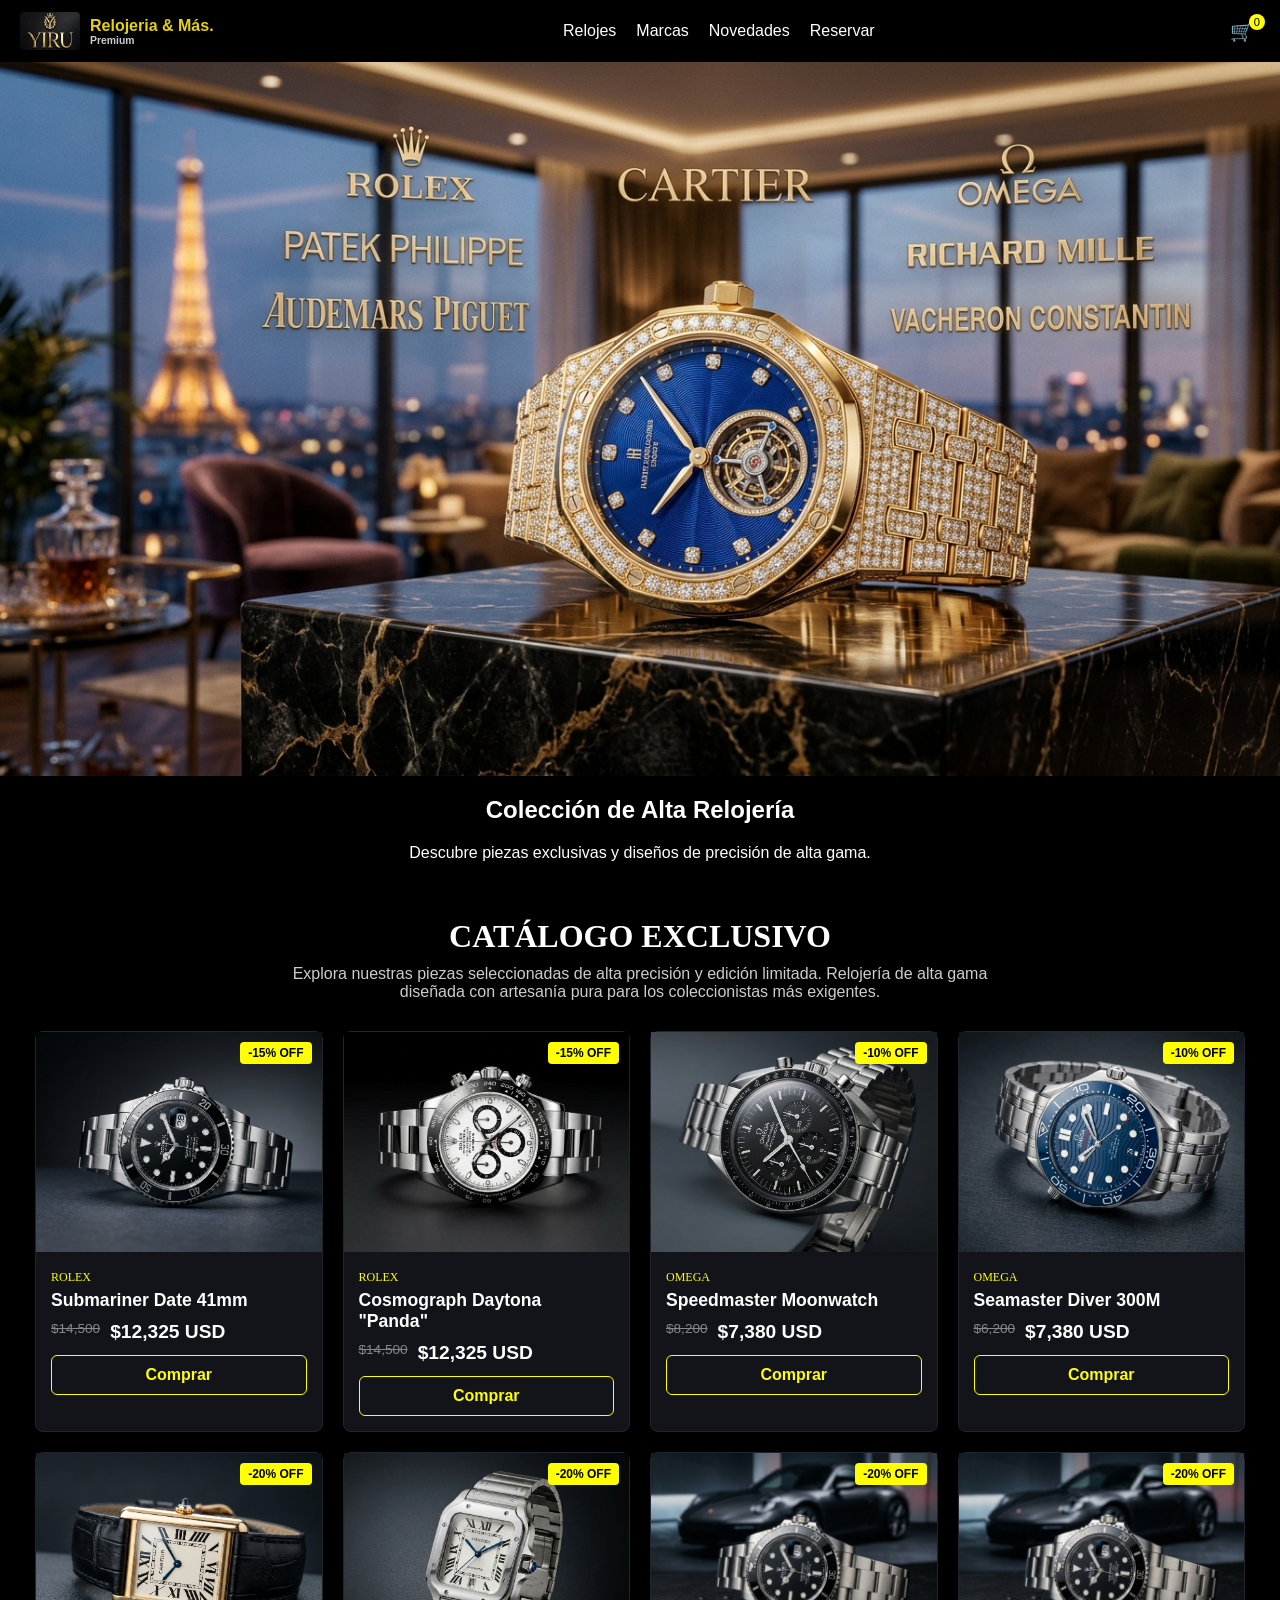
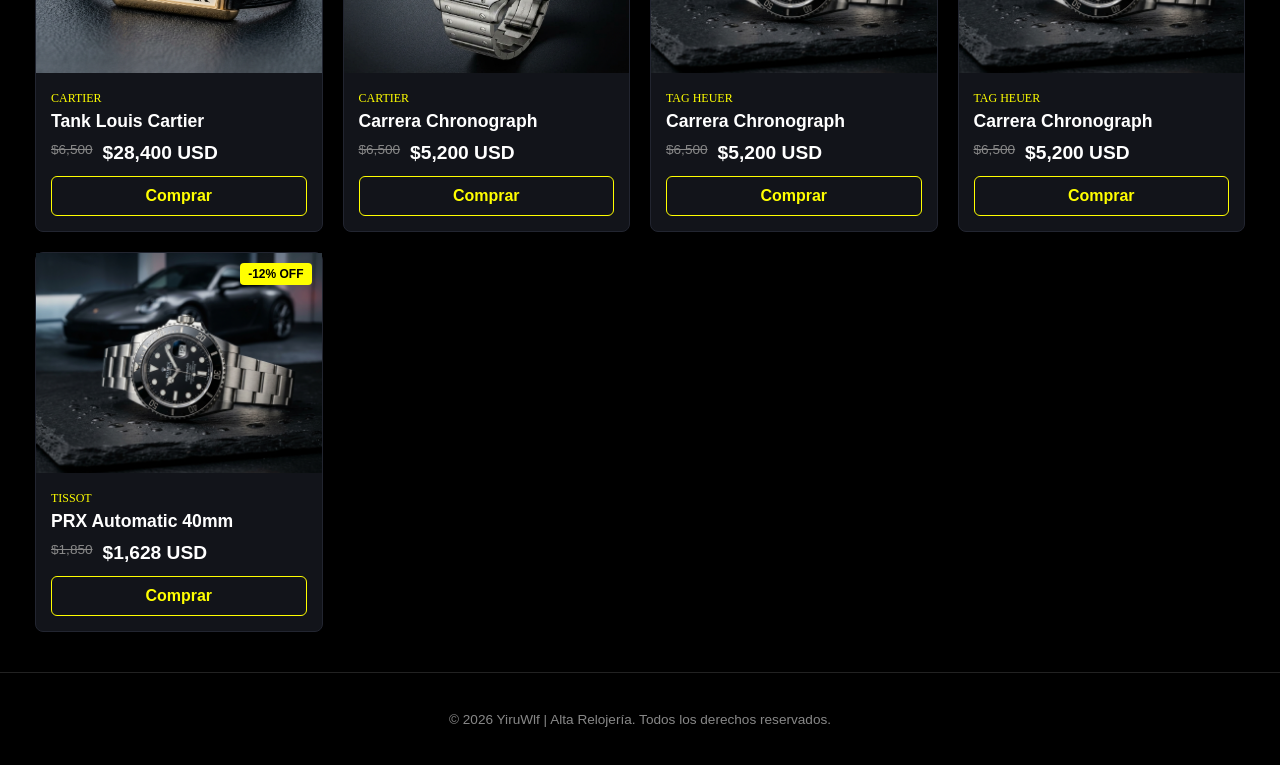
==== index.html @ 078f624d "Add files via upload" ====
<!DOCTYPE html>
<html lang="es">

<head>
    <meta charset="UTF-8">
    <meta name="viewport" content="width=device-width, initial-scale=1.0">
    <title>YiruWlf | Alta Relojería</title>

    <link rel="stylesheet" href="css/style.css">
    <link rel="icon" href="img/yiru.jpeg">
</head>

<body>

    <header class="cabe">
        <div class="cabe-cont">
            <a href="index.html" class="logo">
                <img src="img/logo.jpeg" class="logo-img">
                <div class="logo-txt">
                    Relojeria & Más.
                    <span>Premium</span>
                </div>
            </a>
            <nav>
                <ul class="menu-nav">
                    <li><a href="#relojes">Relojes</a></li>
                    <li><a href="#marcas">Marcas</a></li>
                    <li><a href="#novedades">Novedades</a></li>
                    <li><a href="#citas">Reservar</a></li>
                </ul>
            </nav>
            <div class="cabe-acci">
                <button class="btn-acci" title="Carrito de Compras">
                    &#128722;
                    <span class="carr-num">0</span>
                </button>
            </div>
        </div>
    </header>

    <section class="port-sec">
        <img src="img/portada.jpeg" class="port-img">
        <div>
            <h1>Colección de Alta Relojería</h1>
            <p>Descubre piezas exclusivas y diseños de precisión de alta gama.</p>
        </div>
    </section>

    <!-- Catálogo-->
    <section class="cata-sec">
        <h2 class="cata-titu">CATÁLOGO EXCLUSIVO</h2>
        <p class="cata-desc">
            Explora nuestras piezas seleccionadas de alta precisión y edición limitada.
            Relojería de alta gama diseñada
            con artesanía pura para los coleccionistas más exigentes.
        </p>

        <div class="prod-grid">
            <!-- rolex -->
            <article class="cart-prod">
                <div class="cart-img">
                    <span class="desc-etiq">-15% OFF</span>
                    <img src="img/rolex1.png" class="prod-img">
                </div>
                <div class="cart-info">
                    <span class="prod-marc">Rolex</span>
                    <h3 class="prod-mode">Submariner Date 41mm</h3>
                    <div class="prec-caja">
                        <span class="prec-anti">$14,500</span>
                        <span class="prec-actu">$12,325 USD</span>
                    </div>
                    <a href="rolex1.html" class="btn-comp">Comprar</a>
                </div>
            </article>

            <article class="cart-prod">
                <div class="cart-img">
                    <span class="desc-etiq">-15% OFF</span>
                    <img src="img/rolex2.png" class="prod-img">
                </div>
                <div class="cart-info">
                    <span class="prod-marc">Rolex</span>
                    <h3 class="prod-mode">Cosmograph Daytona "Panda"</h3>
                    <div class="prec-caja">
                        <span class="prec-anti">$14,500</span>
                        <span class="prec-actu">$12,325 USD</span>
                    </div>
                    <a href="rolex2.html" class="btn-comp">Comprar</a>
                </div>
            </article>

            <!-- OMEGA-->
            <article class="cart-prod">
                <div class="cart-img">
                    <span class="desc-etiq">-10% OFF</span>
                    <img src="img/omega1.png" class="prod-img">
                </div>
                <div class="cart-info">
                    <span class="prod-marc">Omega</span>
                    <h3 class="prod-mode">Speedmaster Moonwatch</h3>
                    <div class="prec-caja">
                        <span class="prec-anti">$8,200</span>
                        <span class="prec-actu">$7,380 USD</span>
                    </div>
                    <a href="" class="btn-comp">Comprar</a>
                </div>
            </article>

            <article class="cart-prod">
                <div class="cart-img">
                    <span class="desc-etiq">-10% OFF</span>
                    <img src="img/omega2.png" class="prod-img">
                </div>
                <div class="cart-info">
                    <span class="prod-marc">Omega</span>
                    <h3 class="prod-mode">Seamaster Diver 300M</h3>
                    <div class="prec-caja">
                        <span class="prec-anti">$6,200</span>
                        <span class="prec-actu">$7,380 USD</span>
                    </div>
                    <a href="" class="btn-comp">Comprar</a>
                </div>
            </article>

            <!-- CARTIER-->
            <article class="cart-prod">
                <div class="cart-img">
                    <span class="desc-etiq">-20% OFF</span>
                    <img src="img/cartier1.png" class="prod-img">
                </div>
                <div class="cart-info">
                    <span class="prod-marc">Cartier</span>
                    <h3 class="prod-mode">Tank Louis Cartier</h3>
                    <div class="prec-caja">
                        <span class="prec-anti">$6,500</span>
                        <span class="prec-actu">$28,400 USD</span>
                    </div>
                    <a href="" class="btn-comp">Comprar</a>
                </div>
            </article>

            <article class="cart-prod">
                <div class="cart-img">
                    <span class="desc-etiq">-20% OFF</span>
                    <img src="img/cartier2.png" class="prod-img">
                </div>
                <div class="cart-info">
                    <span class="prod-marc">Cartier</span>
                    <h3 class="prod-mode">Carrera Chronograph</h3>
                    <div class="prec-caja">
                        <span class="prec-anti">$6,500</span>
                        <span class="prec-actu">$5,200 USD</span>
                    </div>
                    <a href="#" class="btn-comp">Comprar</a>
                </div>
            </article>

            <!-- Tarjeta 3 -->
            <article class="cart-prod">
                <div class="cart-img">
                    <span class="desc-etiq">-20% OFF</span>
                    <img src="img/prueba.jpeg" class="prod-img">
                </div>
                <div class="cart-info">
                    <span class="prod-marc">TAG Heuer</span>
                    <h3 class="prod-mode">Carrera Chronograph</h3>
                    <div class="prec-caja">
                        <span class="prec-anti">$6,500</span>
                        <span class="prec-actu">$5,200 USD</span>
                    </div>
                    <a href="#" class="btn-comp">Comprar</a>
                </div>
            </article>

            <article class="cart-prod">
                <div class="cart-img">
                    <span class="desc-etiq">-20% OFF</span>
                    <img src="img/prueba.jpeg" class="prod-img">
                </div>
                <div class="cart-info">
                    <span class="prod-marc">TAG Heuer</span>
                    <h3 class="prod-mode">Carrera Chronograph</h3>
                    <div class="prec-caja">
                        <span class="prec-anti">$6,500</span>
                        <span class="prec-actu">$5,200 USD</span>
                    </div>
                    <a href="#" class="btn-comp">Comprar</a>
                </div>
            </article>

            <!-- Tarjeta 4 -->
            <article class="cart-prod">
                <div class="cart-img">
                    <span class="desc-etiq">-12% OFF</span>
                    <img src="img/prueba.jpeg" class="prod-img">
                </div>
                <div class="cart-info">
                    <span class="prod-marc">Tissot</span>
                    <h3 class="prod-mode">PRX Automatic 40mm</h3>
                    <div class="prec-caja">
                        <span class="prec-anti">$1,850</span>
                        <span class="prec-actu">$1,628 USD</span>
                    </div>
                    <a href="#" class="btn-comp">Comprar</a>
                </div>
            </article>
        </div>
    </section>
    <footer class="pie">
        <p>© 2026 YiruWlf | Alta Relojería. Todos los derechos reservados.</p>
    </footer>
</body>

</html>
---- css/style.css ----
body {
    margin: 0;
    font-family: sans-serif;
    background-color: black;
    color: white;
    min-height: 100vh;
    display: flex;
    flex-direction: column;
}

/* 1. Encabezado */
.cabe {
    position: sticky;
    top: 0;
    z-index: 1000;
    background-color: black;
    padding: 12px 20px;
}

.cabe-cont,
.logo,
.menu-nav,
.cabe-acci {
    display: flex;
    align-items: center;
}

.cabe-cont {
    justify-content: space-between;
    flex-wrap: wrap;
    gap: 15px;
}

.logo {
    gap: 10px;
    text-decoration: none;
    color: rgb(231, 209, 9);
    font-weight: bold;
}

.logo-img {
    width: 60px;
    height: 38px;
    border-radius: 4px;
}

.logo-txt {
    display: flex;
    flex-direction: column;
}

.logo-txt span {
    font-size: 0.65rem;
    color: #ccc;
}

.menu-nav {
    gap: 20px;
    list-style: none;
    margin: 0;
    padding: 0;
    flex-wrap: wrap;
    justify-content: center;
}

.menu-nav a {
    color: white;
    text-decoration: none;
}

.menu-nav a:hover,
.logo:hover,
.btn-acci:hover {
    color: yellow;
}

.cabe-acci {
    gap: 15px;
}

.btn-acci {
    background: none;
    border: none;
    color: white;
    font-size: 1.2rem;
    cursor: pointer;
    position: relative;
}

.carr-num {
    position: absolute;
    top: -5px;
    right: -5px;
    background: yellow;
    color: black;
    font-size: 0.7rem;
    border-radius: 50%;
    padding: 2px 5px;
}

/* 2. Portada */
.port-sec {
    text-align: center;
}

.port-img {
    width: 100%;
    display: block;
}

/* 3. Catálogo y Tarjetas */
.cata-sec {
    width: 100%;
    box-sizing: border-box;
    max-width: 1250px;
    margin: 40px auto;
    padding: 0 20px;
    text-align: center;
}

.cata-titu {
    font-family: Georgia, serif;
    font-size: 2rem;
    margin: 0 0 10px;
}

.cata-desc {
    max-width: 700px;
    margin: 0 auto 30px;
    color: #ccc;
}

.prod-grid {
    display: grid;
    grid-template-columns: repeat(auto-fit, minmax(250px, 1fr));
    gap: 20px;
    text-align: left;
}

.cart-prod {
    background-color: #12141a;
    border: 1px solid #222530;
    border-radius: 8px;
}

.cart-prod:hover {
    border-color: yellow;
    transform: scale(1.05);
}

.cart-img {
    position: relative;
    height: 220px;
}

.prod-img {
    width: 100%;
    height: 100%;
    object-fit: cover;
}

.desc-etiq {
    position: absolute;
    top: 10px;
    right: 10px;
    background: yellow;
    color: black;
    font-size: 0.75rem;
    font-weight: bold;
    padding: 4px 8px;
    border-radius: 4px;
}

.cart-info {
    padding: 15px;
}

.prod-marc {
    font-size: 0.75rem;
    color: yellow;
    text-transform: uppercase;
    font-family: Georgia, serif;
}

.prod-mode {
    font-size: 1.1rem;
    margin: 5px 0 10px;
}

.prec-caja {
    display: flex;
    gap: 10px;
    margin-bottom: 12px;
}

.prec-anti {
    color: #888;
    text-decoration: line-through;
    font-size: 0.85rem;
}

.prec-actu {
    font-size: 1.2rem;
    font-weight: bold;
}

.btn-comp {
    display: block;
    width: 100%;
    padding: 10px;
    background: transparent;
    border: 1px solid yellow;
    color: yellow;
    font-weight: bold;
    border-radius: 6px;
    cursor: pointer;
    text-align: center;
    text-decoration: none;
    box-sizing: border-box;
}

.btn-comp:hover {
    background: yellow;
    color: black;
}

/* 4. Pie de página */
.pie {
    margin-top: auto;
    text-align: center;
    padding: 25px 20px;
    border-top: 1px solid #222;
    color: #888;
    font-size: 0.85rem;
}

/* 5. Detalle de Producto */
.detalle-sec {
    width: 100%;
    box-sizing: border-box;
    max-width: 1100px;
    margin: 40px auto;
    padding: 0 20px;
}

.detalle-cont {
    display: flex;
    flex-wrap: wrap;
    gap: 40px;
    align-items: flex-start;
    justify-content: center;
}

.detalle-galeria {
    display: grid;
    grid-template-columns: repeat(2, 1fr);
    gap: 15px;
    flex: 1.2;
    min-width: 300px;
}

.detalle-img {
    width: 100%;
    border-radius: 8px;
    background-color: #12141a;
    transition: transform 0.3s;
}

.detalle-img:hover {
    transform: scale(1.05);
}

.detalle-info {
    flex: 1;
    min-width: 280px;
}

.detalle-titu {
    font-size: 2rem;
    margin: 5px 0 15px;
}

.detalle-cuotas {
    color: #888;
    font-size: 0.85rem;
    margin: 0 0 15px;
}

.detalle-lista {
    color: #ccc;
    line-height: 1.6;
    padding-left: 20px;
    margin: 0 0 20px;
}

.detalle-acciones {
    display: flex;
    gap: 15px;
}

.detalle-acciones button {
    padding: 10px 20px;
    font-weight: bold;
    cursor: pointer;
    border-radius: 6px;
    border: 1px solid yellow;
    background: transparent;
    color: yellow;
}

.detalle-acciones button:hover {
    background: yellow;
    color: black;
}
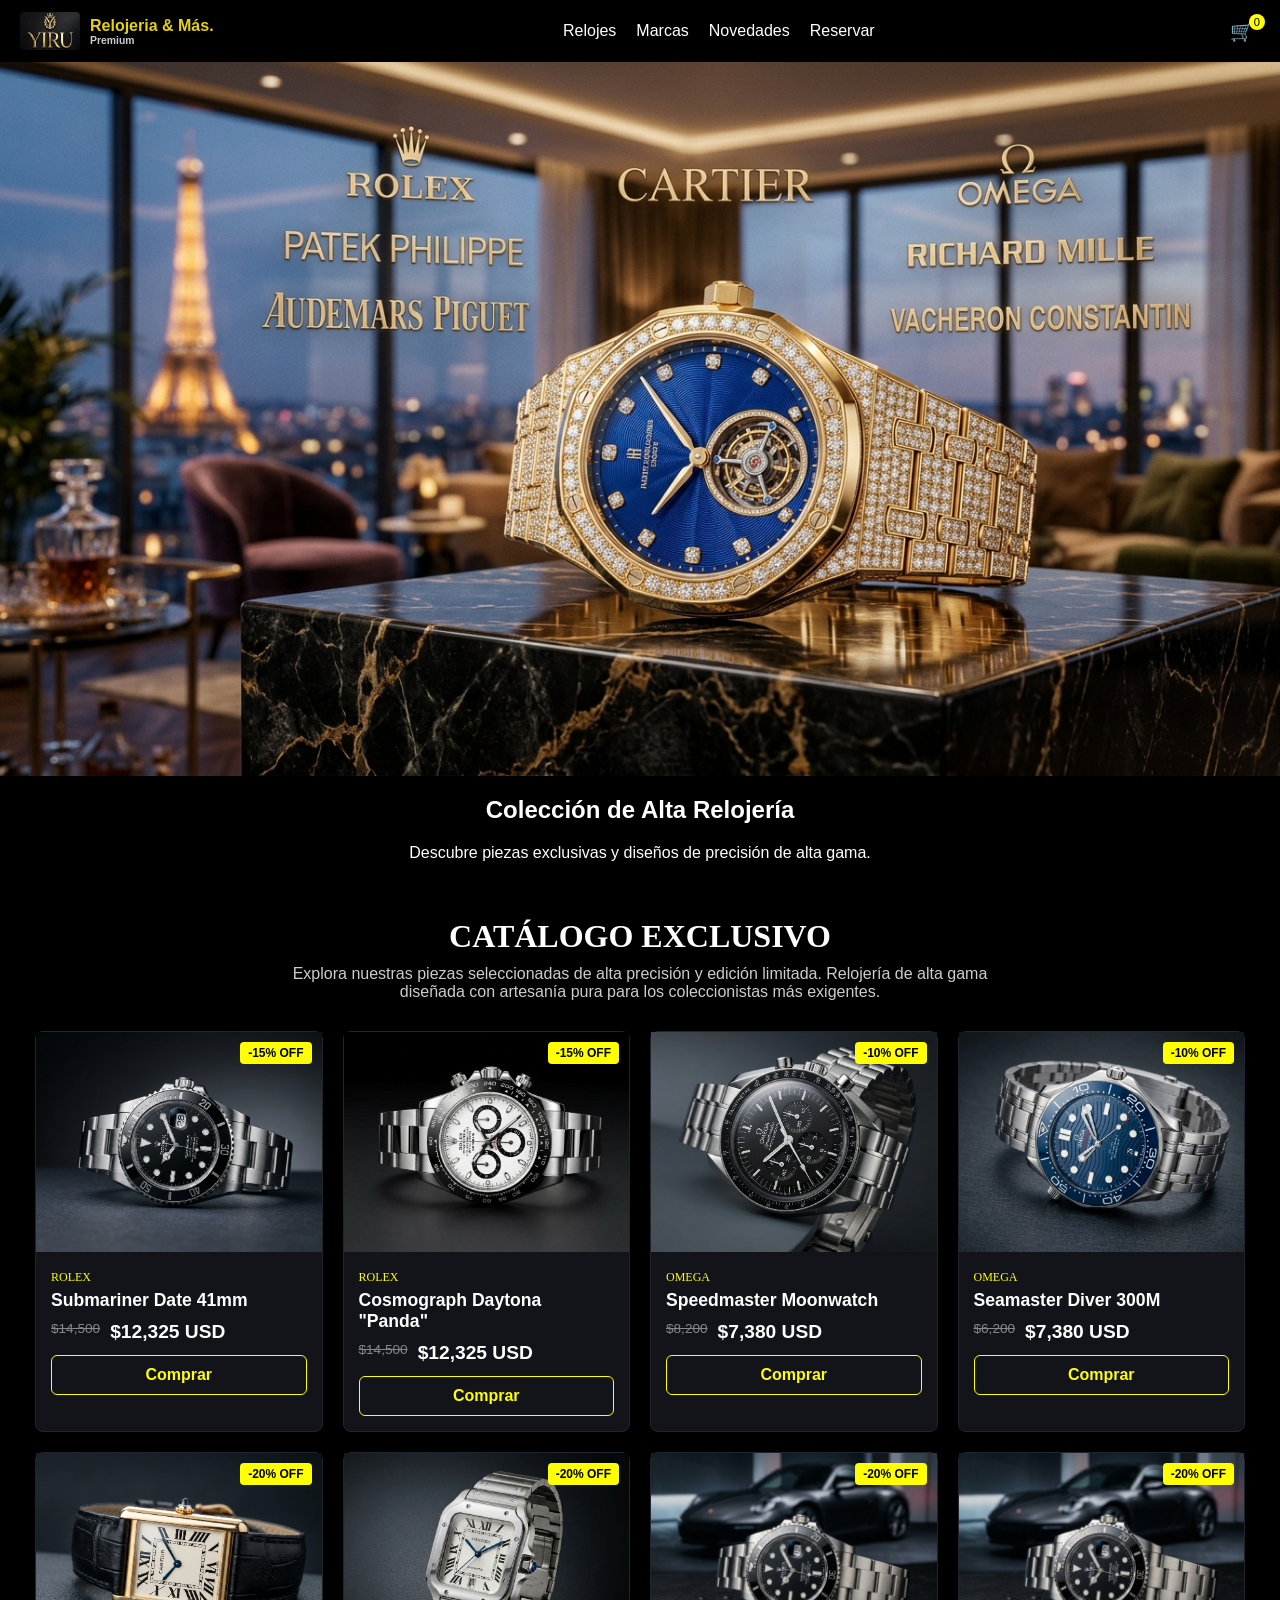
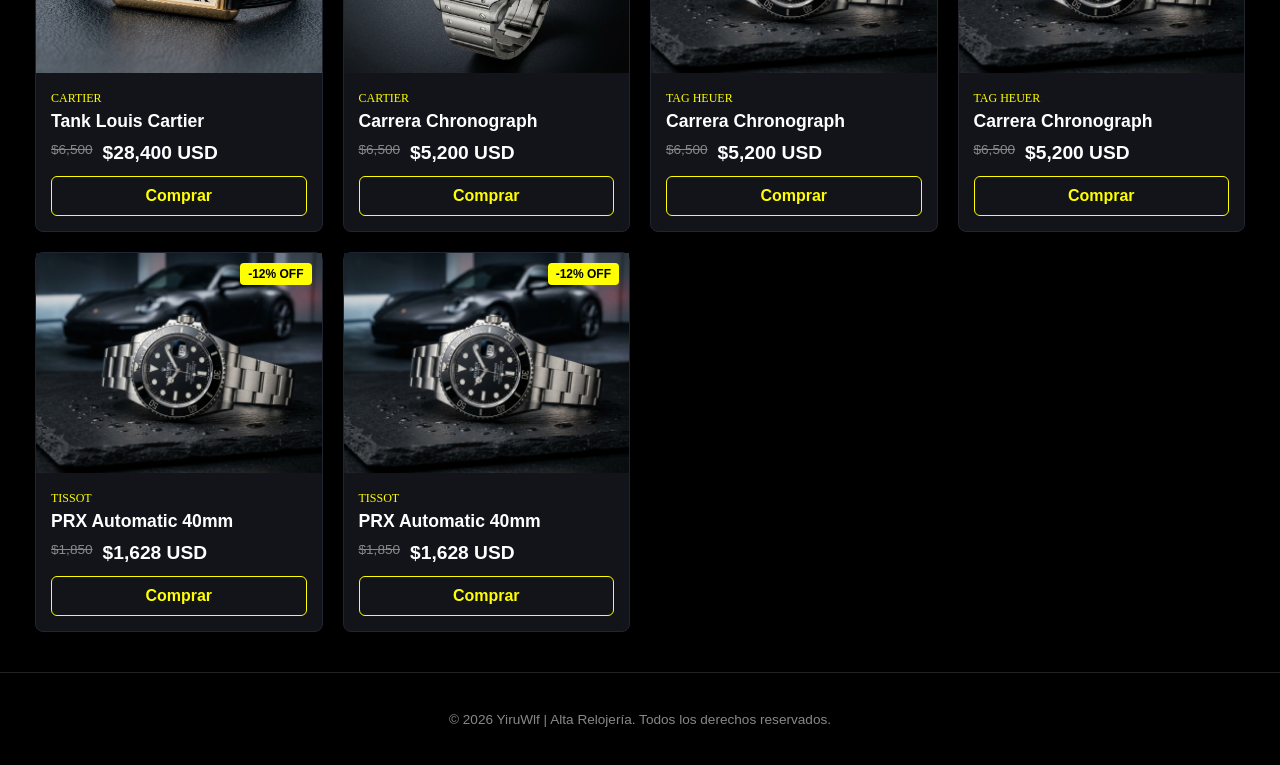
==== commit a52fb808: "Fix HTML structure and formatting issues" ====
--- a/index.html
+++ b/index.html
@@ -155,7 +155,7 @@
                 </div>
             </article>
 
-            <!-- Tarjeta 3 -->
+            <!-- TAG Heuer-->
             <article class="cart-prod">
                 <div class="cart-img">
                     <span class="desc-etiq">-20% OFF</span>
@@ -188,8 +188,23 @@
                 </div>
             </article>
 
-            <!-- Tarjeta 4 -->
-            <article class="cart-prod">
+            <!-- Tissot-->
+            <article class="cart-prod">
+                <div class="cart-img">
+                    <span class="desc-etiq">-12% OFF</span>
+                    <img src="img/prueba.jpeg" class="prod-img">
+                </div>
+                <div class="cart-info">
+                    <span class="prod-marc">Tissot</span>
+                    <h3 class="prod-mode">PRX Automatic 40mm</h3>
+                    <div class="prec-caja">
+                        <span class="prec-anti">$1,850</span>
+                        <span class="prec-actu">$1,628 USD</span>
+                    </div>
+                    <a href="#" class="btn-comp">Comprar</a>
+                </div>
+            </article>
+             <article class="cart-prod">
                 <div class="cart-img">
                     <span class="desc-etiq">-12% OFF</span>
                     <img src="img/prueba.jpeg" class="prod-img">
@@ -211,4 +226,4 @@
     </footer>
 </body>
 
-</html>+</html>
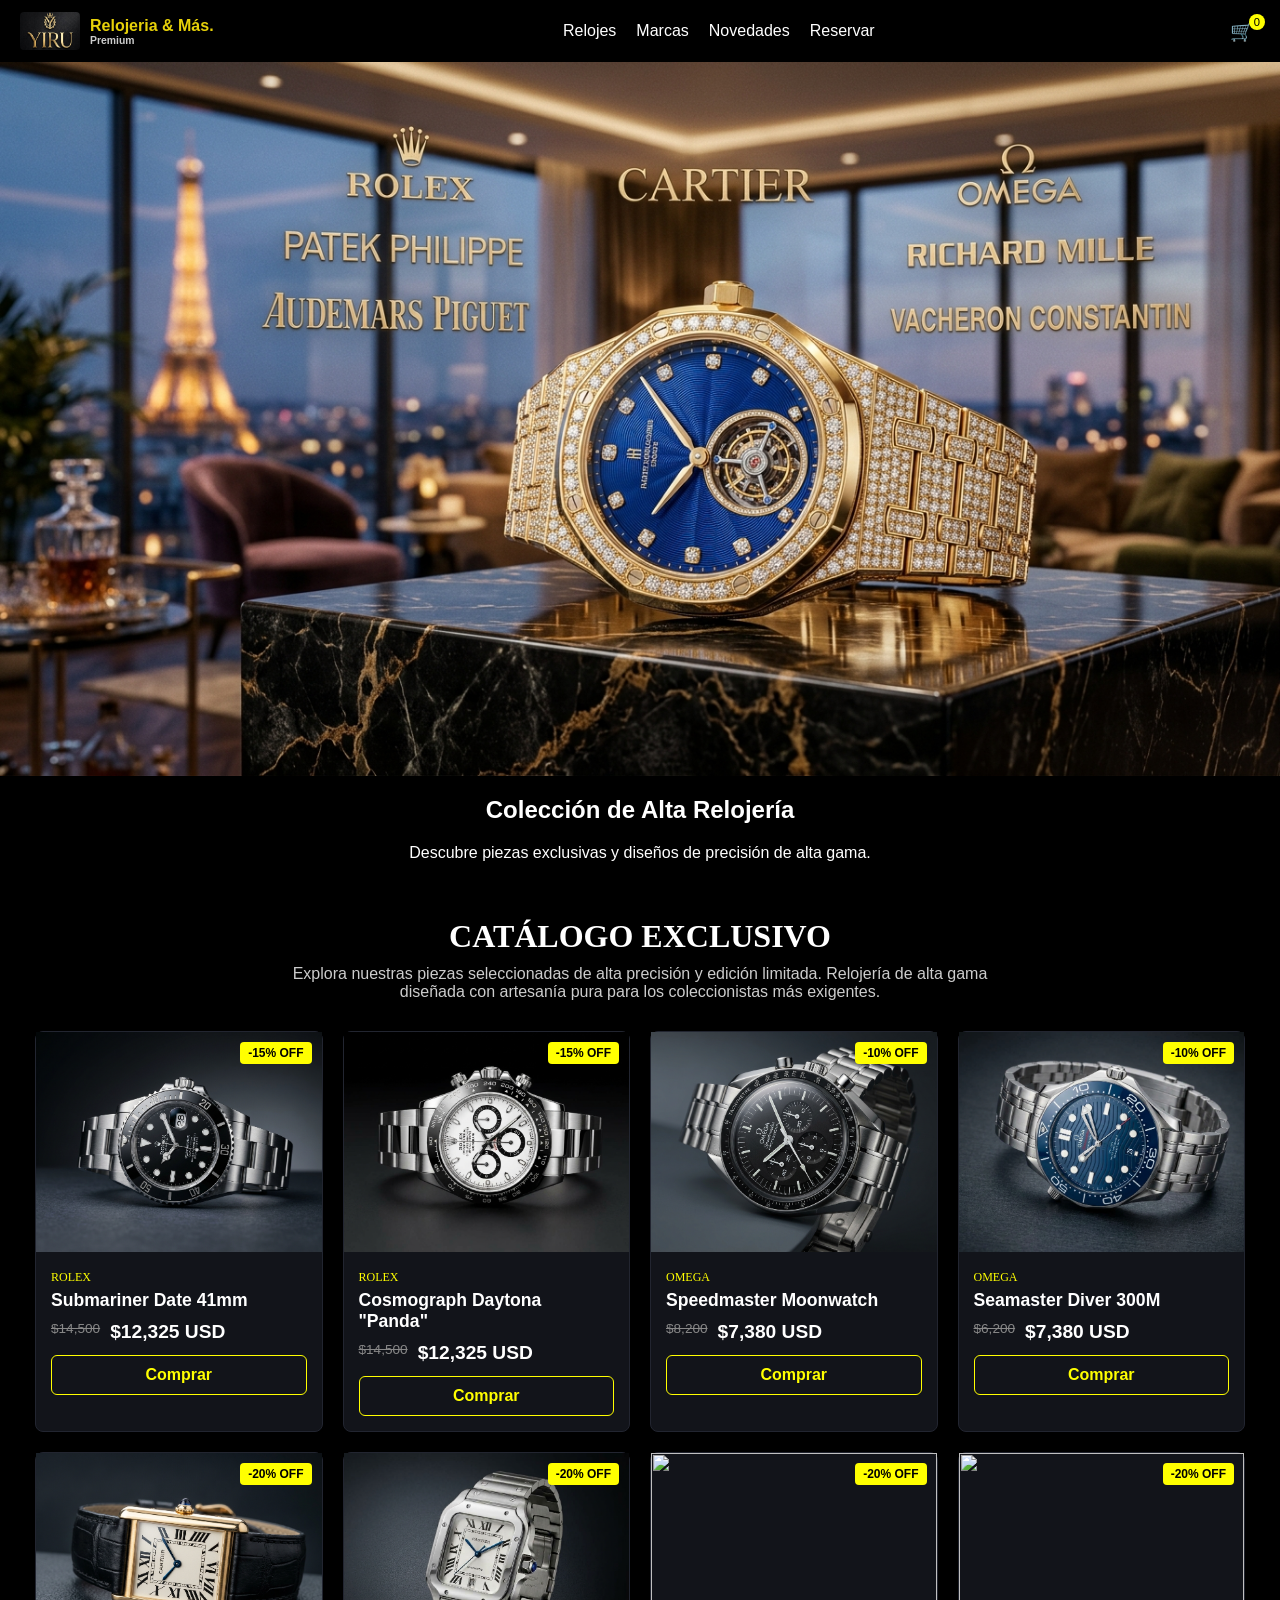
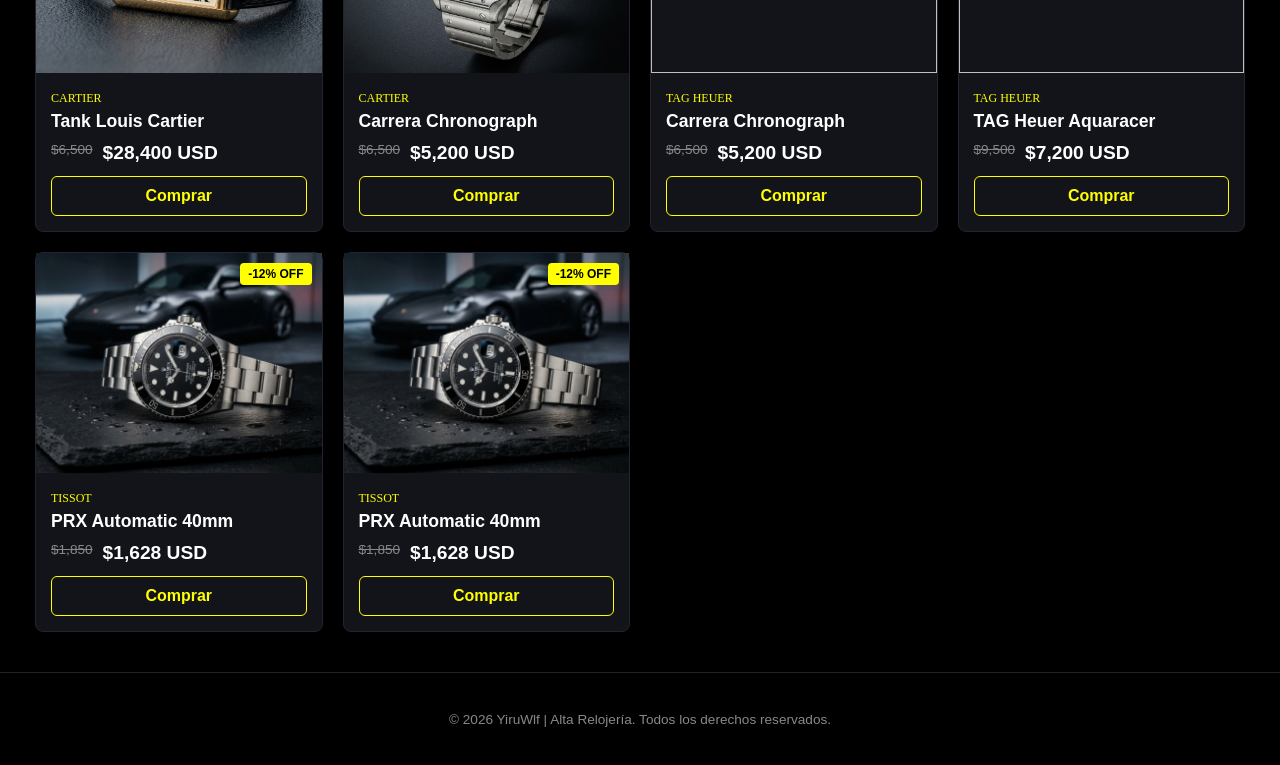
==== commit 3e5696f1: "Update index.html" ====
--- a/index.html
+++ b/index.html
@@ -159,7 +159,7 @@
             <article class="cart-prod">
                 <div class="cart-img">
                     <span class="desc-etiq">-20% OFF</span>
-                    <img src="img/prueba.jpeg" class="prod-img">
+                    <img src="img/tag1.png" class="prod-img">
                 </div>
                 <div class="cart-info">
                     <span class="prod-marc">TAG Heuer</span>
@@ -175,14 +175,14 @@
             <article class="cart-prod">
                 <div class="cart-img">
                     <span class="desc-etiq">-20% OFF</span>
-                    <img src="img/prueba.jpeg" class="prod-img">
+                    <img src="img/tag2.png" class="prod-img">
                 </div>
                 <div class="cart-info">
                     <span class="prod-marc">TAG Heuer</span>
-                    <h3 class="prod-mode">Carrera Chronograph</h3>
-                    <div class="prec-caja">
-                        <span class="prec-anti">$6,500</span>
-                        <span class="prec-actu">$5,200 USD</span>
+                    <h3 class="prod-mode">TAG Heuer Aquaracer</h3>
+                    <div class="prec-caja">
+                        <span class="prec-anti">$9,500</span>
+                        <span class="prec-actu">$7,200 USD</span>
                     </div>
                     <a href="#" class="btn-comp">Comprar</a>
                 </div>
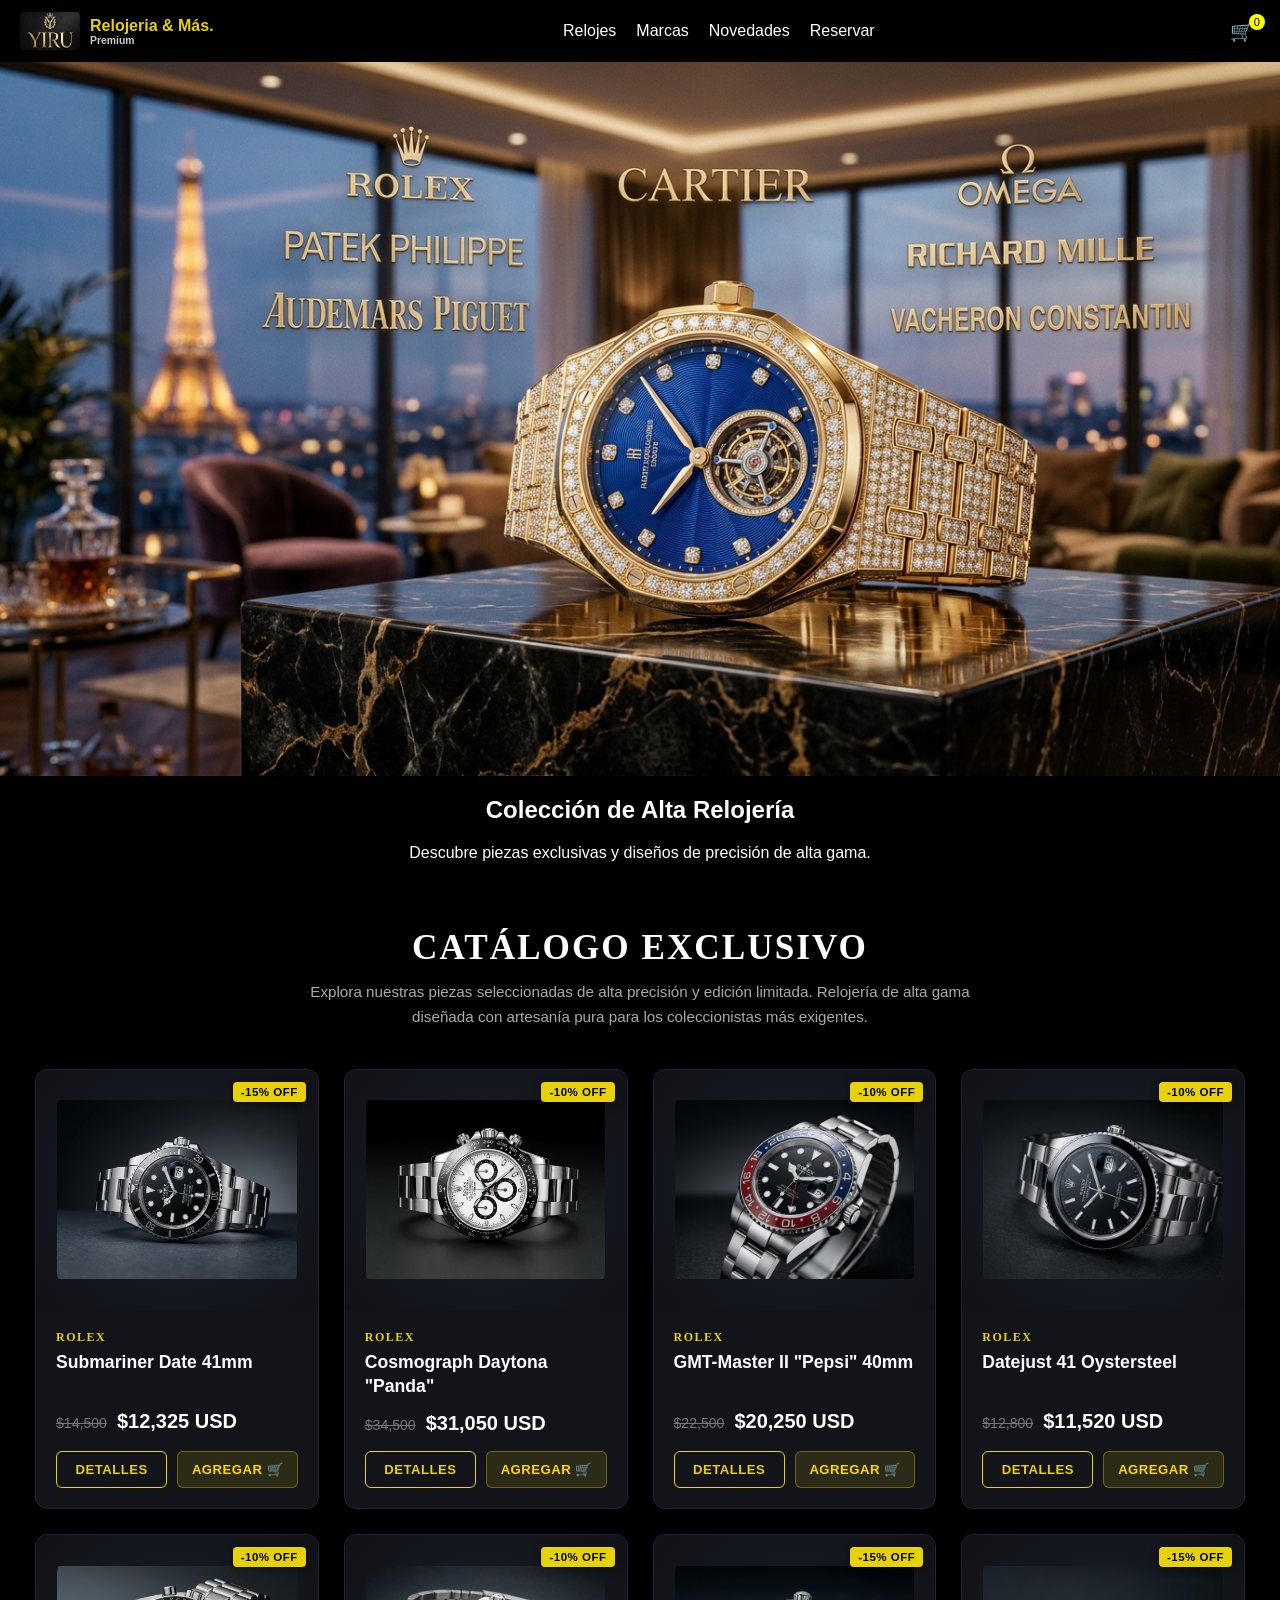
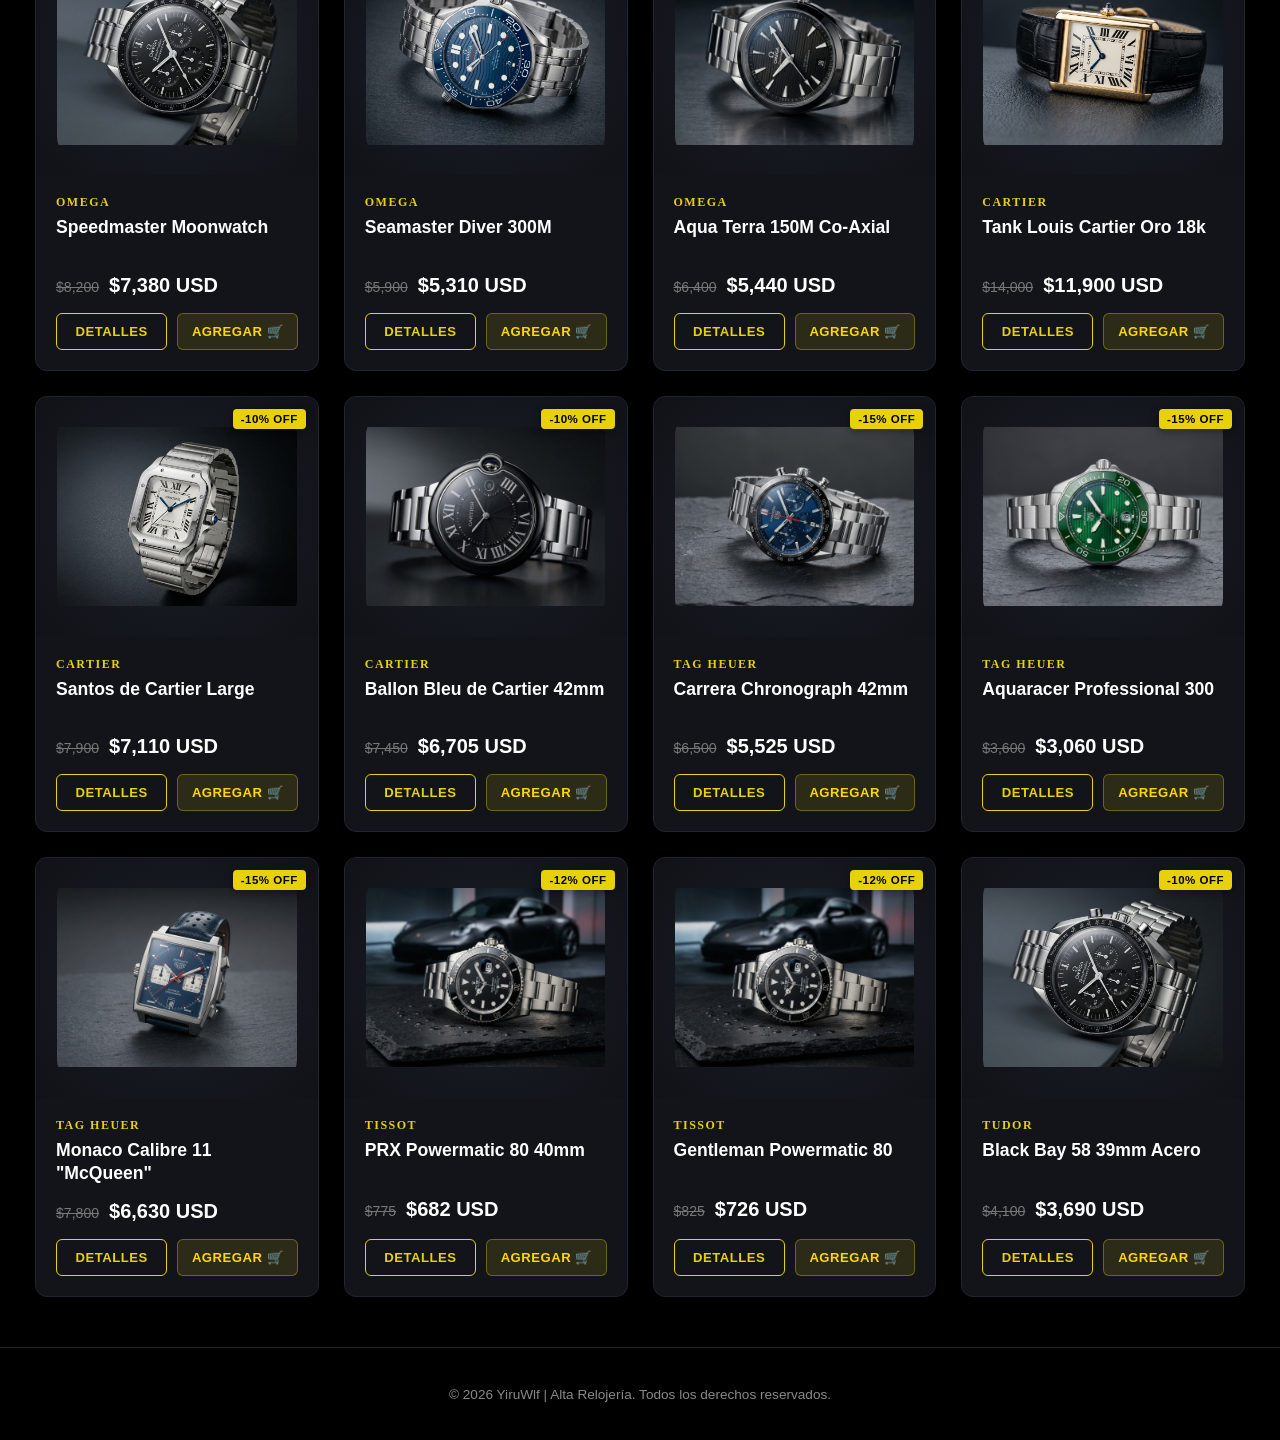
==== commit ae7b64c9: "Add files via upload" ====
--- a/index.html
+++ b/index.html
@@ -1,229 +1,395 @@
-<!DOCTYPE html>
-<html lang="es">
-
-<head>
-    <meta charset="UTF-8">
-    <meta name="viewport" content="width=device-width, initial-scale=1.0">
-    <title>YiruWlf | Alta Relojería</title>
-
-    <link rel="stylesheet" href="css/style.css">
-    <link rel="icon" href="img/yiru.jpeg">
-</head>
-
-<body>
-
-    <header class="cabe">
-        <div class="cabe-cont">
-            <a href="index.html" class="logo">
-                <img src="img/logo.jpeg" class="logo-img">
-                <div class="logo-txt">
-                    Relojeria & Más.
-                    <span>Premium</span>
-                </div>
-            </a>
-            <nav>
-                <ul class="menu-nav">
-                    <li><a href="#relojes">Relojes</a></li>
-                    <li><a href="#marcas">Marcas</a></li>
-                    <li><a href="#novedades">Novedades</a></li>
-                    <li><a href="#citas">Reservar</a></li>
-                </ul>
-            </nav>
-            <div class="cabe-acci">
-                <button class="btn-acci" title="Carrito de Compras">
-                    &#128722;
-                    <span class="carr-num">0</span>
-                </button>
-            </div>
-        </div>
-    </header>
-
-    <section class="port-sec">
-        <img src="img/portada.jpeg" class="port-img">
-        <div>
-            <h1>Colección de Alta Relojería</h1>
-            <p>Descubre piezas exclusivas y diseños de precisión de alta gama.</p>
-        </div>
-    </section>
-
-    <!-- Catálogo-->
-    <section class="cata-sec">
-        <h2 class="cata-titu">CATÁLOGO EXCLUSIVO</h2>
-        <p class="cata-desc">
-            Explora nuestras piezas seleccionadas de alta precisión y edición limitada.
-            Relojería de alta gama diseñada
-            con artesanía pura para los coleccionistas más exigentes.
-        </p>
-
-        <div class="prod-grid">
-            <!-- rolex -->
-            <article class="cart-prod">
-                <div class="cart-img">
-                    <span class="desc-etiq">-15% OFF</span>
-                    <img src="img/rolex1.png" class="prod-img">
-                </div>
-                <div class="cart-info">
-                    <span class="prod-marc">Rolex</span>
-                    <h3 class="prod-mode">Submariner Date 41mm</h3>
-                    <div class="prec-caja">
-                        <span class="prec-anti">$14,500</span>
-                        <span class="prec-actu">$12,325 USD</span>
-                    </div>
-                    <a href="rolex1.html" class="btn-comp">Comprar</a>
-                </div>
-            </article>
-
-            <article class="cart-prod">
-                <div class="cart-img">
-                    <span class="desc-etiq">-15% OFF</span>
-                    <img src="img/rolex2.png" class="prod-img">
-                </div>
-                <div class="cart-info">
-                    <span class="prod-marc">Rolex</span>
-                    <h3 class="prod-mode">Cosmograph Daytona "Panda"</h3>
-                    <div class="prec-caja">
-                        <span class="prec-anti">$14,500</span>
-                        <span class="prec-actu">$12,325 USD</span>
-                    </div>
-                    <a href="rolex2.html" class="btn-comp">Comprar</a>
-                </div>
-            </article>
-
-            <!-- OMEGA-->
-            <article class="cart-prod">
-                <div class="cart-img">
-                    <span class="desc-etiq">-10% OFF</span>
-                    <img src="img/omega1.png" class="prod-img">
-                </div>
-                <div class="cart-info">
-                    <span class="prod-marc">Omega</span>
-                    <h3 class="prod-mode">Speedmaster Moonwatch</h3>
-                    <div class="prec-caja">
-                        <span class="prec-anti">$8,200</span>
-                        <span class="prec-actu">$7,380 USD</span>
-                    </div>
-                    <a href="" class="btn-comp">Comprar</a>
-                </div>
-            </article>
-
-            <article class="cart-prod">
-                <div class="cart-img">
-                    <span class="desc-etiq">-10% OFF</span>
-                    <img src="img/omega2.png" class="prod-img">
-                </div>
-                <div class="cart-info">
-                    <span class="prod-marc">Omega</span>
-                    <h3 class="prod-mode">Seamaster Diver 300M</h3>
-                    <div class="prec-caja">
-                        <span class="prec-anti">$6,200</span>
-                        <span class="prec-actu">$7,380 USD</span>
-                    </div>
-                    <a href="" class="btn-comp">Comprar</a>
-                </div>
-            </article>
-
-            <!-- CARTIER-->
-            <article class="cart-prod">
-                <div class="cart-img">
-                    <span class="desc-etiq">-20% OFF</span>
-                    <img src="img/cartier1.png" class="prod-img">
-                </div>
-                <div class="cart-info">
-                    <span class="prod-marc">Cartier</span>
-                    <h3 class="prod-mode">Tank Louis Cartier</h3>
-                    <div class="prec-caja">
-                        <span class="prec-anti">$6,500</span>
-                        <span class="prec-actu">$28,400 USD</span>
-                    </div>
-                    <a href="" class="btn-comp">Comprar</a>
-                </div>
-            </article>
-
-            <article class="cart-prod">
-                <div class="cart-img">
-                    <span class="desc-etiq">-20% OFF</span>
-                    <img src="img/cartier2.png" class="prod-img">
-                </div>
-                <div class="cart-info">
-                    <span class="prod-marc">Cartier</span>
-                    <h3 class="prod-mode">Carrera Chronograph</h3>
-                    <div class="prec-caja">
-                        <span class="prec-anti">$6,500</span>
-                        <span class="prec-actu">$5,200 USD</span>
-                    </div>
-                    <a href="#" class="btn-comp">Comprar</a>
-                </div>
-            </article>
-
-            <!-- TAG Heuer-->
-            <article class="cart-prod">
-                <div class="cart-img">
-                    <span class="desc-etiq">-20% OFF</span>
-                    <img src="img/tag1.png" class="prod-img">
-                </div>
-                <div class="cart-info">
-                    <span class="prod-marc">TAG Heuer</span>
-                    <h3 class="prod-mode">Carrera Chronograph</h3>
-                    <div class="prec-caja">
-                        <span class="prec-anti">$6,500</span>
-                        <span class="prec-actu">$5,200 USD</span>
-                    </div>
-                    <a href="#" class="btn-comp">Comprar</a>
-                </div>
-            </article>
-
-            <article class="cart-prod">
-                <div class="cart-img">
-                    <span class="desc-etiq">-20% OFF</span>
-                    <img src="img/tag2.png" class="prod-img">
-                </div>
-                <div class="cart-info">
-                    <span class="prod-marc">TAG Heuer</span>
-                    <h3 class="prod-mode">TAG Heuer Aquaracer</h3>
-                    <div class="prec-caja">
-                        <span class="prec-anti">$9,500</span>
-                        <span class="prec-actu">$7,200 USD</span>
-                    </div>
-                    <a href="#" class="btn-comp">Comprar</a>
-                </div>
-            </article>
-
-            <!-- Tissot-->
-            <article class="cart-prod">
-                <div class="cart-img">
-                    <span class="desc-etiq">-12% OFF</span>
-                    <img src="img/prueba.jpeg" class="prod-img">
-                </div>
-                <div class="cart-info">
-                    <span class="prod-marc">Tissot</span>
-                    <h3 class="prod-mode">PRX Automatic 40mm</h3>
-                    <div class="prec-caja">
-                        <span class="prec-anti">$1,850</span>
-                        <span class="prec-actu">$1,628 USD</span>
-                    </div>
-                    <a href="#" class="btn-comp">Comprar</a>
-                </div>
-            </article>
-             <article class="cart-prod">
-                <div class="cart-img">
-                    <span class="desc-etiq">-12% OFF</span>
-                    <img src="img/prueba.jpeg" class="prod-img">
-                </div>
-                <div class="cart-info">
-                    <span class="prod-marc">Tissot</span>
-                    <h3 class="prod-mode">PRX Automatic 40mm</h3>
-                    <div class="prec-caja">
-                        <span class="prec-anti">$1,850</span>
-                        <span class="prec-actu">$1,628 USD</span>
-                    </div>
-                    <a href="#" class="btn-comp">Comprar</a>
-                </div>
-            </article>
-        </div>
-    </section>
-    <footer class="pie">
-        <p>© 2026 YiruWlf | Alta Relojería. Todos los derechos reservados.</p>
-    </footer>
-</body>
-
-</html>
+<!DOCTYPE html>
+<html lang="es">
+
+<head>
+    <meta charset="UTF-8">
+    <meta name="viewport" content="width=device-width, initial-scale=1.0">
+    <title>YiruWlf | Alta Relojería</title>
+
+    <link rel="stylesheet" href="css/style.css">
+    <link rel="icon" href="img/yiru.jpeg">
+</head>
+
+<body>
+
+    <header class="cabe">
+        <div class="cabe-cont">
+            <a href="index.html" class="logo">
+                <img src="img/logo.jpeg" class="logo-img">
+                <div class="logo-txt">
+                    Relojeria & Más.
+                    <span>Premium</span>
+                </div>
+            </a>
+            <nav>
+                <ul class="menu-nav">
+                    <li><a href="#relojes">Relojes</a></li>
+                    <li><a href="#marcas">Marcas</a></li>
+                    <li><a href="#novedades">Novedades</a></li>
+                    <li><a href="#citas">Reservar</a></li>
+                </ul>
+            </nav>
+            <div class="cabe-acci">
+                <button class="btn-acci" id="btn-carrito" title="Carrito de Compras">
+                    &#128722;
+                    <span class="carr-num" id="carr-num">0</span>
+                </button>
+            </div>
+        </div>
+    </header>
+
+    <section class="port-sec">
+        <img src="img/portada.jpeg" class="port-img">
+        <div>
+            <h1>Colección de Alta Relojería</h1>
+            <p>Descubre piezas exclusivas y diseños de precisión de alta gama.</p>
+        </div>
+    </section>
+
+    <!-- Catálogo-->
+    <section class="cata-sec">
+        <h2 class="cata-titu">CATÁLOGO EXCLUSIVO</h2>
+        <p class="cata-desc">
+            Explora nuestras piezas seleccionadas de alta precisión y edición limitada.
+            Relojería de alta gama diseñada
+            con artesanía pura para los coleccionistas más exigentes.
+        </p>
+
+        <div class="prod-grid">
+            <!-- ROLEX -->
+            <article class="cart-prod">
+                <div class="cart-img">
+                    <span class="desc-etiq">-15% OFF</span>
+                    <img src="img/rolex1.png" class="prod-img">
+                </div>
+                <div class="cart-info">
+                    <span class="prod-marc">Rolex</span>
+                    <h3 class="prod-mode">Submariner Date 41mm</h3>
+                    <div class="prec-caja">
+                        <span class="prec-anti">$14,500</span>
+                        <span class="prec-actu">$12,325 USD</span>
+                    </div>
+                    <div class="cart-btns">
+                        <a href="rolex1.html" class="btn-detalles">Detalles</a>
+                        <button class="btn-card-add" onclick="agregarAlCarrito(1)">Agregar 🛒</button>
+                    </div>
+                </div>
+            </article>
+
+            <article class="cart-prod">
+                <div class="cart-img">
+                    <span class="desc-etiq">-10% OFF</span>
+                    <img src="img/rolex2.png" class="prod-img">
+                </div>
+                <div class="cart-info">
+                    <span class="prod-marc">Rolex</span>
+                    <h3 class="prod-mode">Cosmograph Daytona "Panda"</h3>
+                    <div class="prec-caja">
+                        <span class="prec-anti">$34,500</span>
+                        <span class="prec-actu">$31,050 USD</span>
+                    </div>
+                    <div class="cart-btns">
+                        <a href="rolex2.html" class="btn-detalles">Detalles</a>
+                        <button class="btn-card-add" onclick="agregarAlCarrito(2)">Agregar 🛒</button>
+                    </div>
+                </div>
+            </article>
+
+            <article class="cart-prod">
+                <div class="cart-img">
+                    <span class="desc-etiq">-10% OFF</span>
+                    <img src="img/rolex3.png" class="prod-img">
+                </div>
+                <div class="cart-info">
+                    <span class="prod-marc">Rolex</span>
+                    <h3 class="prod-mode">GMT-Master II "Pepsi" 40mm</h3>
+                    <div class="prec-caja">
+                        <span class="prec-anti">$22,500</span>
+                        <span class="prec-actu">$20,250 USD</span>
+                    </div>
+                    <div class="cart-btns">
+                        <a href="rolex3.html" class="btn-detalles">Detalles</a>
+                        <button class="btn-card-add" onclick="agregarAlCarrito(3)">Agregar 🛒</button>
+                    </div>
+                </div>
+            </article>
+
+            <article class="cart-prod">
+                <div class="cart-img">
+                    <span class="desc-etiq">-10% OFF</span>
+                    <img src="img/rolex4.png" class="prod-img">
+                </div>
+                <div class="cart-info">
+                    <span class="prod-marc">Rolex</span>
+                    <h3 class="prod-mode">Datejust 41 Oystersteel</h3>
+                    <div class="prec-caja">
+                        <span class="prec-anti">$12,800</span>
+                        <span class="prec-actu">$11,520 USD</span>
+                    </div>
+                    <div class="cart-btns">
+                        <a href="rolex4.html" class="btn-detalles">Detalles</a>
+                        <button class="btn-card-add" onclick="agregarAlCarrito(4)">Agregar 🛒</button>
+                    </div>
+                </div>
+            </article>
+
+            <!-- OMEGA -->
+            <article class="cart-prod">
+                <div class="cart-img">
+                    <span class="desc-etiq">-10% OFF</span>
+                    <img src="img/omega1.png" class="prod-img">
+                </div>
+                <div class="cart-info">
+                    <span class="prod-marc">Omega</span>
+                    <h3 class="prod-mode">Speedmaster Moonwatch</h3>
+                    <div class="prec-caja">
+                        <span class="prec-anti">$8,200</span>
+                        <span class="prec-actu">$7,380 USD</span>
+                    </div>
+                    <div class="cart-btns">
+                        <a href="omega1.html" class="btn-detalles">Detalles</a>
+                        <button class="btn-card-add" onclick="agregarAlCarrito(5)">Agregar 🛒</button>
+                    </div>
+                </div>
+            </article>
+
+            <article class="cart-prod">
+                <div class="cart-img">
+                    <span class="desc-etiq">-10% OFF</span>
+                    <img src="img/omega2.png" class="prod-img">
+                </div>
+                <div class="cart-info">
+                    <span class="prod-marc">Omega</span>
+                    <h3 class="prod-mode">Seamaster Diver 300M</h3>
+                    <div class="prec-caja">
+                        <span class="prec-anti">$5,900</span>
+                        <span class="prec-actu">$5,310 USD</span>
+                    </div>
+                    <div class="cart-btns">
+                        <a href="omega2.html" class="btn-detalles">Detalles</a>
+                        <button class="btn-card-add" onclick="agregarAlCarrito(6)">Agregar 🛒</button>
+                    </div>
+                </div>
+            </article>
+
+            <article class="cart-prod">
+                <div class="cart-img">
+                    <span class="desc-etiq">-15% OFF</span>
+                    <img src="img/omega3.png" class="prod-img">
+                </div>
+                <div class="cart-info">
+                    <span class="prod-marc">Omega</span>
+                    <h3 class="prod-mode">Aqua Terra 150M Co-Axial</h3>
+                    <div class="prec-caja">
+                        <span class="prec-anti">$6,400</span>
+                        <span class="prec-actu">$5,440 USD</span>
+                    </div>
+                    <div class="cart-btns">
+                        <a href="omega3.html" class="btn-detalles">Detalles</a>
+                        <button class="btn-card-add" onclick="agregarAlCarrito(7)">Agregar 🛒</button>
+                    </div>
+                </div>
+            </article>
+
+            <!-- CARTIER -->
+            <article class="cart-prod">
+                <div class="cart-img">
+                    <span class="desc-etiq">-15% OFF</span>
+                    <img src="img/cartier1.png" class="prod-img">
+                </div>
+                <div class="cart-info">
+                    <span class="prod-marc">Cartier</span>
+                    <h3 class="prod-mode">Tank Louis Cartier Oro 18k</h3>
+                    <div class="prec-caja">
+                        <span class="prec-anti">$14,000</span>
+                        <span class="prec-actu">$11,900 USD</span>
+                    </div>
+                    <div class="cart-btns">
+                        <a href="cartier1.html" class="btn-detalles">Detalles</a>
+                        <button class="btn-card-add" onclick="agregarAlCarrito(8)">Agregar 🛒</button>
+                    </div>
+                </div>
+            </article>
+
+            <article class="cart-prod">
+                <div class="cart-img">
+                    <span class="desc-etiq">-10% OFF</span>
+                    <img src="img/cartier2.png" class="prod-img">
+                </div>
+                <div class="cart-info">
+                    <span class="prod-marc">Cartier</span>
+                    <h3 class="prod-mode">Santos de Cartier Large</h3>
+                    <div class="prec-caja">
+                        <span class="prec-anti">$7,900</span>
+                        <span class="prec-actu">$7,110 USD</span>
+                    </div>
+                    <div class="cart-btns">
+                        <a href="#" class="btn-detalles">Detalles</a>
+                        <button class="btn-card-add" onclick="agregarAlCarrito(9)">Agregar 🛒</button>
+                    </div>
+                </div>
+            </article>
+
+            <article class="cart-prod">
+                <div class="cart-img">
+                    <span class="desc-etiq">-10% OFF</span>
+                    <img src="img/cartier3.png" class="prod-img">
+                </div>
+                <div class="cart-info">
+                    <span class="prod-marc">Cartier</span>
+                    <h3 class="prod-mode">Ballon Bleu de Cartier 42mm</h3>
+                    <div class="prec-caja">
+                        <span class="prec-anti">$7,450</span>
+                        <span class="prec-actu">$6,705 USD</span>
+                    </div>
+                    <div class="cart-btns">
+                        <a href="#" class="btn-detalles">Detalles</a>
+                        <button class="btn-card-add" onclick="agregarAlCarrito(10)">Agregar 🛒</button>
+                    </div>
+                </div>
+            </article>
+
+            <!-- TAG HEUER -->
+            <article class="cart-prod">
+                <div class="cart-img">
+                    <span class="desc-etiq">-15% OFF</span>
+                    <img src="img/tag1.png" class="prod-img">
+                </div>
+                <div class="cart-info">
+                    <span class="prod-marc">TAG Heuer</span>
+                    <h3 class="prod-mode">Carrera Chronograph 42mm</h3>
+                    <div class="prec-caja">
+                        <span class="prec-anti">$6,500</span>
+                        <span class="prec-actu">$5,525 USD</span>
+                    </div>
+                    <div class="cart-btns">
+                        <a href="#" class="btn-detalles">Detalles</a>
+                        <button class="btn-card-add" onclick="agregarAlCarrito(11)">Agregar 🛒</button>
+                    </div>
+                </div>
+            </article>
+
+            <article class="cart-prod">
+                <div class="cart-img">
+                    <span class="desc-etiq">-15% OFF</span>
+                    <img src="img/tag2.png" class="prod-img">
+                </div>
+                <div class="cart-info">
+                    <span class="prod-marc">TAG Heuer</span>
+                    <h3 class="prod-mode">Aquaracer Professional 300</h3>
+                    <div class="prec-caja">
+                        <span class="prec-anti">$3,600</span>
+                        <span class="prec-actu">$3,060 USD</span>
+                    </div>
+                    <div class="cart-btns">
+                        <a href="#" class="btn-detalles">Detalles</a>
+                        <button class="btn-card-add" onclick="agregarAlCarrito(12)">Agregar 🛒</button>
+                    </div>
+                </div>
+            </article>
+
+            <article class="cart-prod">
+                <div class="cart-img">
+                    <span class="desc-etiq">-15% OFF</span>
+                    <img src="img/tag3.png" class="prod-img">
+                </div>
+                <div class="cart-info">
+                    <span class="prod-marc">TAG Heuer</span>
+                    <h3 class="prod-mode">Monaco Calibre 11 "McQueen"</h3>
+                    <div class="prec-caja">
+                        <span class="prec-anti">$7,800</span>
+                        <span class="prec-actu">$6,630 USD</span>
+                    </div>
+                    <div class="cart-btns">
+                        <a href="#" class="btn-detalles">Detalles</a>
+                        <button class="btn-card-add" onclick="agregarAlCarrito(13)">Agregar 🛒</button>
+                    </div>
+                </div>
+            </article>
+
+            <!-- TISSOT & TUDOR -->
+            <article class="cart-prod">
+                <div class="cart-img">
+                    <span class="desc-etiq">-12% OFF</span>
+                    <img src="img/prueba.jpeg" class="prod-img">
+                </div>
+                <div class="cart-info">
+                    <span class="prod-marc">Tissot</span>
+                    <h3 class="prod-mode">PRX Powermatic 80 40mm</h3>
+                    <div class="prec-caja">
+                        <span class="prec-anti">$775</span>
+                        <span class="prec-actu">$682 USD</span>
+                    </div>
+                    <div class="cart-btns">
+                        <a href="#" class="btn-detalles">Detalles</a>
+                        <button class="btn-card-add" onclick="agregarAlCarrito(14)">Agregar 🛒</button>
+                    </div>
+                </div>
+            </article>
+
+            <article class="cart-prod">
+                <div class="cart-img">
+                    <span class="desc-etiq">-12% OFF</span>
+                    <img src="img/prueba.jpeg" class="prod-img">
+                </div>
+                <div class="cart-info">
+                    <span class="prod-marc">Tissot</span>
+                    <h3 class="prod-mode">Gentleman Powermatic 80</h3>
+                    <div class="prec-caja">
+                        <span class="prec-anti">$825</span>
+                        <span class="prec-actu">$726 USD</span>
+                    </div>
+                    <div class="cart-btns">
+                        <a href="#" class="btn-detalles">Detalles</a>
+                        <button class="btn-card-add" onclick="agregarAlCarrito(15)">Agregar 🛒</button>
+                    </div>
+                </div>
+            </article>
+
+            <article class="cart-prod">
+                <div class="cart-img">
+                    <span class="desc-etiq">-10% OFF</span>
+                    <img src="img/omega1.png" class="prod-img">
+                </div>
+                <div class="cart-info">
+                    <span class="prod-marc">Tudor</span>
+                    <h3 class="prod-mode">Black Bay 58 39mm Acero</h3>
+                    <div class="prec-caja">
+                        <span class="prec-anti">$4,100</span>
+                        <span class="prec-actu">$3,690 USD</span>
+                    </div>
+                    <div class="cart-btns">
+                        <a href="#" class="btn-detalles">Detalles</a>
+                        <button class="btn-card-add" onclick="agregarAlCarrito(16)">Agregar 🛒</button>
+                    </div>
+                </div>
+            </article>
+        </div>
+    </section>
+    <div id="carr-fond" class="carr-fond"></div>
+    <aside id="carr-pane" class="carr-pane">
+        <div class="carr-cabe">
+            <h3>Tu Carrito</h3>
+            <button id="btn-cerr" class="btn-cerr" title="Cerrar">✕</button>
+        </div>
+        <div id="carr-elem" class="carr-elem">
+            <p class="carr-vaci">El carrito está vacío</p>
+        </div>
+        <div class="carr-pie">
+            <div class="tota-cont">
+                <span>Total:</span>
+                <span class="tota-mont">$<span id="carr-tota">0.00</span> USD</span>
+            </div>
+            <button id="btn-vaci" class="btn-vaci">Vaciar Carrito</button>
+            <button class="btn-pedi">Finalizar Pedido</button>
+        </div>
+    </aside>
+
+     <footer class="pie">
+        <p>© 2026 YiruWlf | Alta Relojería. Todos los derechos reservados.</p>
+    </footer>
+    <script src="js/script.js"></script>
+</body>
+
+
+</html>
--- a/css/style.css
+++ b/css/style.css
@@ -1,314 +1,573 @@
-body {
-    margin: 0;
-    font-family: sans-serif;
-    background-color: black;
-    color: white;
-    min-height: 100vh;
-    display: flex;
-    flex-direction: column;
-}
-
-/* 1. Encabezado */
-.cabe {
-    position: sticky;
-    top: 0;
-    z-index: 1000;
-    background-color: black;
-    padding: 12px 20px;
-}
-
-.cabe-cont,
-.logo,
-.menu-nav,
-.cabe-acci {
-    display: flex;
-    align-items: center;
-}
-
-.cabe-cont {
-    justify-content: space-between;
-    flex-wrap: wrap;
-    gap: 15px;
-}
-
-.logo {
-    gap: 10px;
-    text-decoration: none;
-    color: rgb(231, 209, 9);
-    font-weight: bold;
-}
-
-.logo-img {
-    width: 60px;
-    height: 38px;
-    border-radius: 4px;
-}
-
-.logo-txt {
-    display: flex;
-    flex-direction: column;
-}
-
-.logo-txt span {
-    font-size: 0.65rem;
-    color: #ccc;
-}
-
-.menu-nav {
-    gap: 20px;
-    list-style: none;
-    margin: 0;
-    padding: 0;
-    flex-wrap: wrap;
-    justify-content: center;
-}
-
-.menu-nav a {
-    color: white;
-    text-decoration: none;
-}
-
-.menu-nav a:hover,
-.logo:hover,
-.btn-acci:hover {
-    color: yellow;
-}
-
-.cabe-acci {
-    gap: 15px;
-}
-
-.btn-acci {
-    background: none;
-    border: none;
-    color: white;
-    font-size: 1.2rem;
-    cursor: pointer;
-    position: relative;
-}
-
-.carr-num {
-    position: absolute;
-    top: -5px;
-    right: -5px;
-    background: yellow;
-    color: black;
-    font-size: 0.7rem;
-    border-radius: 50%;
-    padding: 2px 5px;
-}
-
-/* 2. Portada */
-.port-sec {
-    text-align: center;
-}
-
-.port-img {
-    width: 100%;
-    display: block;
-}
-
-/* 3. Catálogo y Tarjetas */
-.cata-sec {
-    width: 100%;
-    box-sizing: border-box;
-    max-width: 1250px;
-    margin: 40px auto;
-    padding: 0 20px;
-    text-align: center;
-}
-
-.cata-titu {
-    font-family: Georgia, serif;
-    font-size: 2rem;
-    margin: 0 0 10px;
-}
-
-.cata-desc {
-    max-width: 700px;
-    margin: 0 auto 30px;
-    color: #ccc;
-}
-
-.prod-grid {
-    display: grid;
-    grid-template-columns: repeat(auto-fit, minmax(250px, 1fr));
-    gap: 20px;
-    text-align: left;
-}
-
-.cart-prod {
-    background-color: #12141a;
-    border: 1px solid #222530;
-    border-radius: 8px;
-}
-
-.cart-prod:hover {
-    border-color: yellow;
-    transform: scale(1.05);
-}
-
-.cart-img {
-    position: relative;
-    height: 220px;
-}
-
-.prod-img {
-    width: 100%;
-    height: 100%;
-    object-fit: cover;
-}
-
-.desc-etiq {
-    position: absolute;
-    top: 10px;
-    right: 10px;
-    background: yellow;
-    color: black;
-    font-size: 0.75rem;
-    font-weight: bold;
-    padding: 4px 8px;
-    border-radius: 4px;
-}
-
-.cart-info {
-    padding: 15px;
-}
-
-.prod-marc {
-    font-size: 0.75rem;
-    color: yellow;
-    text-transform: uppercase;
-    font-family: Georgia, serif;
-}
-
-.prod-mode {
-    font-size: 1.1rem;
-    margin: 5px 0 10px;
-}
-
-.prec-caja {
-    display: flex;
-    gap: 10px;
-    margin-bottom: 12px;
-}
-
-.prec-anti {
-    color: #888;
-    text-decoration: line-through;
-    font-size: 0.85rem;
-}
-
-.prec-actu {
-    font-size: 1.2rem;
-    font-weight: bold;
-}
-
-.btn-comp {
-    display: block;
-    width: 100%;
-    padding: 10px;
-    background: transparent;
-    border: 1px solid yellow;
-    color: yellow;
-    font-weight: bold;
-    border-radius: 6px;
-    cursor: pointer;
-    text-align: center;
-    text-decoration: none;
-    box-sizing: border-box;
-}
-
-.btn-comp:hover {
-    background: yellow;
-    color: black;
-}
-
-/* 4. Pie de página */
-.pie {
-    margin-top: auto;
-    text-align: center;
-    padding: 25px 20px;
-    border-top: 1px solid #222;
-    color: #888;
-    font-size: 0.85rem;
-}
-
-/* 5. Detalle de Producto */
-.detalle-sec {
-    width: 100%;
-    box-sizing: border-box;
-    max-width: 1100px;
-    margin: 40px auto;
-    padding: 0 20px;
-}
-
-.detalle-cont {
-    display: flex;
-    flex-wrap: wrap;
-    gap: 40px;
-    align-items: flex-start;
-    justify-content: center;
-}
-
-.detalle-galeria {
-    display: grid;
-    grid-template-columns: repeat(2, 1fr);
-    gap: 15px;
-    flex: 1.2;
-    min-width: 300px;
-}
-
-.detalle-img {
-    width: 100%;
-    border-radius: 8px;
-    background-color: #12141a;
-    transition: transform 0.3s;
-}
-
-.detalle-img:hover {
-    transform: scale(1.05);
-}
-
-.detalle-info {
-    flex: 1;
-    min-width: 280px;
-}
-
-.detalle-titu {
-    font-size: 2rem;
-    margin: 5px 0 15px;
-}
-
-.detalle-cuotas {
-    color: #888;
-    font-size: 0.85rem;
-    margin: 0 0 15px;
-}
-
-.detalle-lista {
-    color: #ccc;
-    line-height: 1.6;
-    padding-left: 20px;
-    margin: 0 0 20px;
-}
-
-.detalle-acciones {
-    display: flex;
-    gap: 15px;
-}
-
-.detalle-acciones button {
-    padding: 10px 20px;
-    font-weight: bold;
-    cursor: pointer;
-    border-radius: 6px;
-    border: 1px solid yellow;
-    background: transparent;
-    color: yellow;
-}
-
-.detalle-acciones button:hover {
-    background: yellow;
-    color: black;
+body {
+    margin: 0;
+    font-family: sans-serif;
+    background-color: black;
+    color: white;
+    min-height: 100vh;
+    display: flex;
+    flex-direction: column;
+}
+
+/* 1. Encabezado */
+.cabe {
+    position: sticky;
+    top: 0;
+    z-index: 1000;
+    background-color: black;
+    padding: 12px 20px;
+}
+
+.cabe-cont,
+.logo,
+.menu-nav,
+.cabe-acci {
+    display: flex;
+    align-items: center;
+}
+
+.cabe-cont {
+    justify-content: space-between;
+    flex-wrap: wrap;
+    gap: 15px;
+}
+
+.logo {
+    gap: 10px;
+    text-decoration: none;
+    color: rgb(231, 209, 9);
+    font-weight: bold;
+}
+
+.logo-img {
+    width: 60px;
+    height: 38px;
+    border-radius: 4px;
+}
+
+.logo-txt {
+    display: flex;
+    flex-direction: column;
+}
+
+.logo-txt span {
+    font-size: 0.65rem;
+    color: #ccc;
+}
+
+.menu-nav {
+    gap: 20px;
+    list-style: none;
+    margin: 0;
+    padding: 0;
+    flex-wrap: wrap;
+    justify-content: center;
+}
+
+.menu-nav a {
+    color: white;
+    text-decoration: none;
+}
+
+.menu-nav a:hover,
+.logo:hover,
+.btn-acci:hover {
+    color: yellow;
+}
+
+.cabe-acci {
+    gap: 15px;
+}
+
+.btn-acci {
+    background: none;
+    border: none;
+    color: white;
+    font-size: 1.2rem;
+    cursor: pointer;
+    position: relative;
+}
+
+.carr-num {
+    position: absolute;
+    top: -5px;
+    right: -5px;
+    background: yellow;
+    color: black;
+    font-size: 0.7rem;
+    border-radius: 50%;
+    padding: 2px 5px;
+}
+
+/* 2. Portada */
+.port-sec {
+    text-align: center;
+}
+
+.port-img {
+    width: 100%;
+    display: block;
+}
+
+/* 3. Catálogo y Tarjetas */
+.cata-sec {
+    width: 100%;
+    box-sizing: border-box;
+    max-width: 1250px;
+    margin: 50px auto;
+    padding: 0 20px;
+    text-align: center;
+}
+
+.cata-titu {
+    font-family: Georgia, serif;
+    font-size: 2.2rem;
+    letter-spacing: 2px;
+    margin: 0 0 12px;
+    color: #fff;
+}
+
+.cata-desc {
+    max-width: 720px;
+    margin: 0 auto 40px;
+    color: #aaa;
+    font-size: 0.95rem;
+    line-height: 1.6;
+}
+
+.prod-grid {
+    display: grid;
+    grid-template-columns: repeat(auto-fit, minmax(260px, 1fr));
+    gap: 25px;
+    text-align: left;
+}
+
+.cart-prod {
+    background-color: #12141a;
+    border: 1px solid #222530;
+    border-radius: 12px;
+    overflow: hidden;
+    display: flex;
+    flex-direction: column;
+    box-shadow: 0 4px 15px rgba(0, 0, 0, 0.4);
+    transition: transform 0.3s ease, border-color 0.3s ease, box-shadow 0.3s ease;
+}
+
+.cart-prod:hover {
+    border-color: #e7d109;
+    transform: translateY(-8px);
+    box-shadow: 0 12px 28px rgba(0, 0, 0, 0.6), 0 0 15px rgba(231, 209, 9, 0.2);
+}
+
+.cart-img {
+    position: relative;
+    height: 240px;
+    background: radial-gradient(circle at center, #1b1e28 0%, #101217 100%);
+    display: flex;
+    align-items: center;
+    justify-content: center;
+    overflow: hidden;
+}
+
+.prod-img {
+    width: 85%;
+    height: 85%;
+    object-fit: contain;
+    border-radius: 20px;
+    position: relative;
+    z-index: 1;
+    transition: transform 0.35s ease;
+}
+
+.cart-prod:hover .prod-img {
+    transform: scale(1.08);
+}
+
+.desc-etiq {
+    position: absolute;
+    top: 12px;
+    right: 12px;
+    z-index: 5;
+    background: #e7d109;
+    color: #000;
+    font-size: 0.72rem;
+    font-weight: bold;
+    letter-spacing: 0.5px;
+    padding: 4px 8px;
+    border-radius: 4px;
+    box-shadow: 0 2px 8px rgba(0, 0, 0, 0.4);
+    pointer-events: none;
+}
+
+.cart-info {
+    padding: 20px;
+    display: flex;
+    flex-direction: column;
+    flex-grow: 1;
+}
+
+.prod-marc {
+    font-size: 0.75rem;
+    color: #e7d109;
+    text-transform: uppercase;
+    font-family: Georgia, serif;
+    letter-spacing: 1.5px;
+    font-weight: bold;
+}
+
+.prod-mode {
+    font-size: 1.1rem;
+    color: #fff;
+    margin: 6px 0 14px;
+    line-height: 1.35;
+    min-height: 2.7rem;
+}
+
+.prec-caja {
+    display: flex;
+    align-items: baseline;
+    gap: 10px;
+    margin-bottom: 16px;
+    margin-top: auto;
+}
+
+.prec-anti {
+    color: #777;
+    text-decoration: line-through;
+    font-size: 0.88rem;
+}
+
+.prec-actu {
+    font-size: 1.25rem;
+    font-weight: bold;
+    color: #fff;
+}
+
+.cart-btns {
+    display: flex;
+    gap: 10px;
+    margin-top: auto;
+}
+
+.btn-detalles,
+.btn-card-add {
+    padding: 10px 8px;
+    font-size: 0.82rem;
+    font-weight: 600;
+    letter-spacing: 0.5px;
+    text-transform: uppercase;
+    border-radius: 6px;
+    cursor: pointer;
+    text-align: center;
+    text-decoration: none;
+    box-sizing: border-box;
+    display: flex;
+    align-items: center;
+    justify-content: center;
+    transition: all 0.25s ease;
+}
+
+.btn-detalles {
+    flex: 1;
+    background: transparent;
+    border: 1px solid #e7d109;
+    color: #e7d109;
+}
+
+.btn-detalles:hover {
+    background: #e7d109;
+    color: #000;
+    box-shadow: 0 0 10px rgba(231, 209, 9, 0.35);
+    transform: translateY(-2px);
+}
+
+.btn-card-add {
+    flex: 1.1;
+    background: rgba(231, 209, 9, 0.12);
+    border: 1px solid rgba(231, 209, 9, 0.35);
+    color: #ffd700;
+}
+
+.btn-card-add:hover {
+    background: #e7d109;
+    color: #000;
+    border-color: #e7d109;
+    box-shadow: 0 0 10px rgba(231, 209, 9, 0.35);
+    transform: translateY(-2px);
+}
+
+.btn-comp {
+    display: block;
+    width: 100%;
+    padding: 11px;
+    background: transparent;
+    border: 1px solid #e7d109;
+    color: #e7d109;
+    font-weight: 600;
+    font-size: 0.88rem;
+    letter-spacing: 1px;
+    text-transform: uppercase;
+    border-radius: 6px;
+    cursor: pointer;
+    text-align: center;
+    text-decoration: none;
+    box-sizing: border-box;
+    transition: all 0.25s ease;
+}
+
+.btn-comp:hover {
+    background: #e7d109;
+    color: #000;
+    box-shadow: 0 0 12px rgba(231, 209, 9, 0.35);
+    transform: translateY(-2px);
+}
+
+/* 4. Pie de página */
+.pie {
+    margin-top: auto;
+    text-align: center;
+    padding: 25px 20px;
+    border-top: 1px solid #222;
+    color: #888;
+    font-size: 0.85rem;
+}
+
+/* 5. Detalle de Producto */
+.detalle-sec {
+    width: 100%;
+    box-sizing: border-box;
+    max-width: 1100px;
+    margin: 25px auto 50px;
+    padding: 0 20px;
+}
+
+/* Botón Volver */
+.breadcrumb-nav {
+    display: flex;
+    align-items: center;
+    margin-bottom: 25px;
+    padding-bottom: 12px;
+    border-bottom: 1px solid #1a1d26;
+}
+
+.btn-volver {
+    color: #ffd700;
+    text-decoration: none;
+    font-size: 0.88rem;
+    font-weight: 600;
+    padding: 7px 16px;
+    border-radius: 20px;
+    background: rgba(231, 209, 9, 0.08);
+    border: 1px solid rgba(231, 209, 9, 0.3);
+    transition: all 0.25s ease;
+}
+
+.btn-volver:hover {
+    background: #e7d109;
+    color: #000;
+    box-shadow: 0 0 10px rgba(231, 209, 9, 0.3);
+    transform: translateX(-3px);
+}
+
+.detalle-cont {
+    display: flex;
+    flex-wrap: wrap;
+    gap: 40px;
+    align-items: flex-start;
+    justify-content: center;
+}
+
+.detalle-galeria {
+    display: grid;
+    grid-template-columns: repeat(2, 1fr);
+    gap: 15px;
+    flex: 1.2;
+    min-width: 300px;
+}
+
+.detalle-img {
+    width: 100%;
+    border-radius: 8px;
+    background-color: #12141a;
+    transition: transform 0.3s;
+}
+
+.detalle-img:hover {
+    transform: scale(1.05);
+}
+
+.detalle-info {
+    flex: 1;
+    min-width: 280px;
+}
+
+.detalle-titu {
+    font-size: 2rem;
+    margin: 5px 0 15px;
+}
+
+.detalle-cuotas {
+    color: #888;
+    font-size: 0.85rem;
+    margin: 0 0 15px;
+}
+
+.detalle-lista {
+    color: #ccc;
+    line-height: 1.6;
+    padding-left: 20px;
+    margin: 0 0 20px;
+}
+
+.detalle-acciones {
+    display: flex;
+    gap: 15px;
+}
+
+.detalle-acciones button {
+    padding: 10px 20px;
+    font-weight: bold;
+    cursor: pointer;
+    border-radius: 6px;
+    border: 1px solid yellow;
+    background: transparent;
+    color: yellow;
+}
+
+.detalle-acciones button:hover {
+    background: yellow;
+    color: black;
+}
+
+/* Insignias de Confianza y Garantía */
+.garantia-grid {
+    display: grid;
+    grid-template-columns: repeat(auto-fit, minmax(170px, 1fr));
+    gap: 12px;
+    margin-top: 25px;
+    padding-top: 20px;
+    border-top: 1px solid #222530;
+}
+
+.garantia-item {
+    display: flex;
+    align-items: center;
+    gap: 10px;
+    background: #12141a;
+    padding: 10px 12px;
+    border-radius: 8px;
+    border: 1px solid #1e222d;
+    transition: border-color 0.25s ease;
+}
+
+.garantia-item:hover {
+    border-color: rgba(231, 209, 9, 0.4);
+}
+
+.garantia-icon {
+    font-size: 1.3rem;
+}
+
+.garantia-item strong {
+    display: block;
+    font-size: 0.82rem;
+    color: #fff;
+}
+
+.garantia-item p {
+    margin: 2px 0 0;
+    font-size: 0.72rem;
+    color: #888;
+}
+
+/* 6. Carrito de Compras (Básico) */
+.carr-fond {
+    display: none;
+    position: fixed;
+    top: 0;
+    left: 0;
+    width: 100%;
+    height: 100%;
+    background: rgba(0, 0, 0, 0.7);
+    z-index: 1000;
+}
+.carr-fond.activo { display: block; }
+
+.carr-pane {
+    position: fixed;
+    top: 0;
+    right: 0;
+    width: 320px;
+    height: 100%;
+    background: #12141a;
+    padding: 20px;
+    box-sizing: border-box;
+    z-index: 1001;
+    transform: translateX(100%);
+    transition: 0.3s;
+}
+.carr-pane.activo { transform: translateX(0); } 
+
+.carr-cabe {
+    display: flex;
+    justify-content: space-between;
+    margin-bottom: 15px;
+    color: yellow;
+}
+
+.btn-cerr {
+    background: none;
+    border: none;
+    color: white;
+    font-size: 1.2rem;
+    cursor: pointer;
+}
+
+.item-carr {
+    display: flex;
+    justify-content: space-between;
+    align-items: center;
+    padding: 10px 0;
+    border-bottom: 1px solid #333;
+}
+
+.btn-cant {
+    background: #333;
+    color: white;
+    border: none;
+    padding: 2px 8px;
+    cursor: pointer;
+}
+
+.btn-elim {
+    background: #e74c3c;
+    color: white;
+    border: none;
+    padding: 4px 8px;
+    cursor: pointer;
+}
+
+.tota-cont {
+    margin: 20px 0;
+    font-weight: bold;
+    color: yellow;
+}
+
+.btn-vaci {
+    background: #7f8c8d;
+    color: white;
+    border: none;
+    padding: 10px;
+    width: 100%;
+    cursor: pointer;
+    margin-bottom: 10px;
+}
+
+.btn-pedi {
+    background: yellow;
+    color: black;
+    border: none;
+    padding: 10px;
+    width: 100%;
+    font-weight: bold;
+    cursor: pointer;
 }
